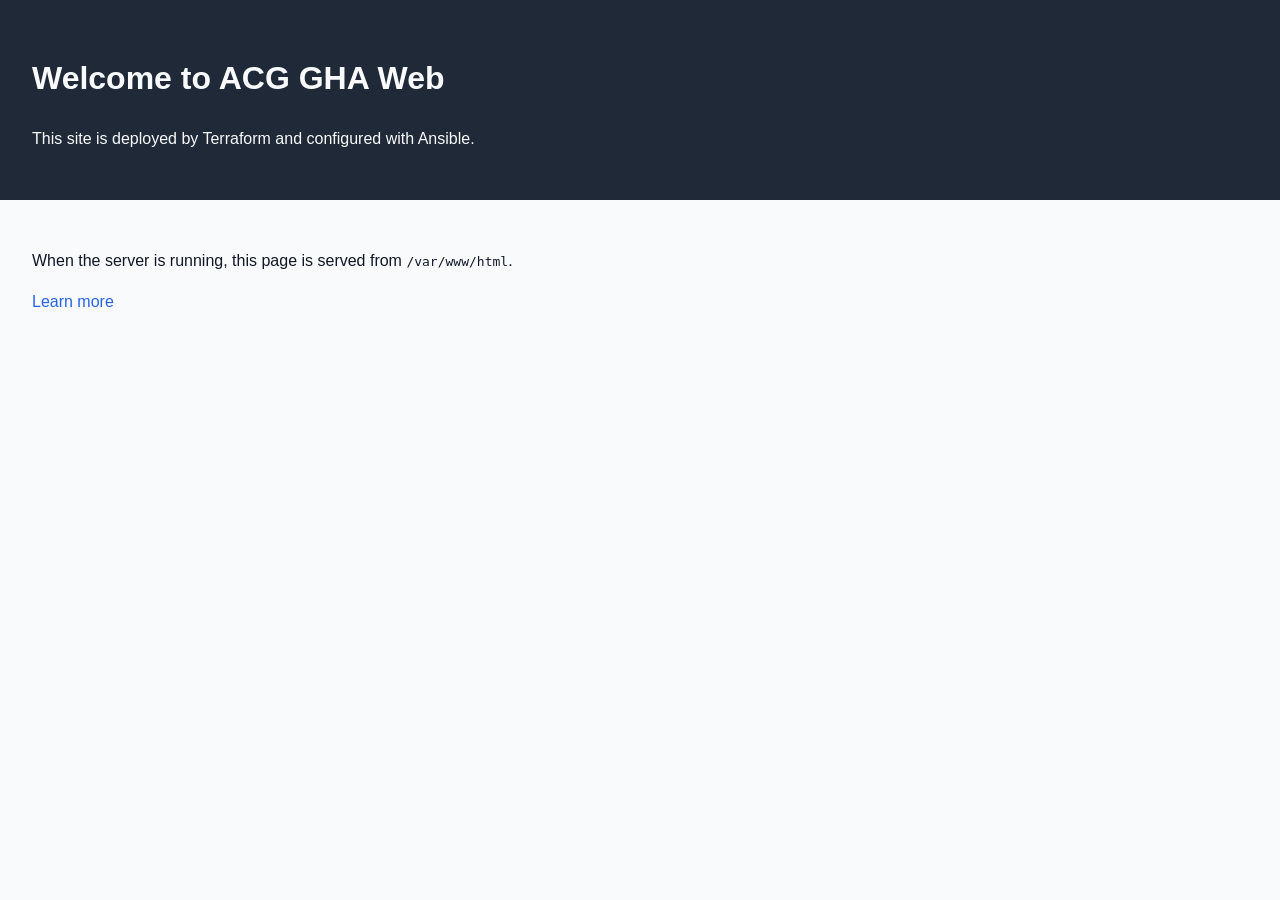
==== web/index.html @ fe7f5793 "Added ansible code to manage Nginx website" ====
<!DOCTYPE html>
<html lang="en">
<head>
  <meta charset="UTF-8" />
  <meta name="viewport" content="width=device-width, initial-scale=1.0" />
  <title>ACG GHA Web</title>
  <link rel="stylesheet" href="style.css" />
</head>
<body>
  <header>
    <h1>Welcome to ACG GHA Web</h1>
    <p>This site is deployed by Terraform and configured with Ansible.</p>
  </header>
  <main>
    <p>When the server is running, this page is served from <code>/var/www/html</code>.</p>
    <p><a href="about.html">Learn more</a></p>
  </main>
</body>
</html>
---- web/style.css ----
body {
  font-family: Arial, sans-serif;
  line-height: 1.6;
  margin: 0;
  padding: 0;
  background: #f9fafb;
  color: #111827;
}

header {
  background: #1f2937;
  color: #f9fafb;
  padding: 2rem;
}

main {
  padding: 2rem;
}

a {
  color: #2563eb;
  text-decoration: none;
}

a:hover {
  text-decoration: underline;
}
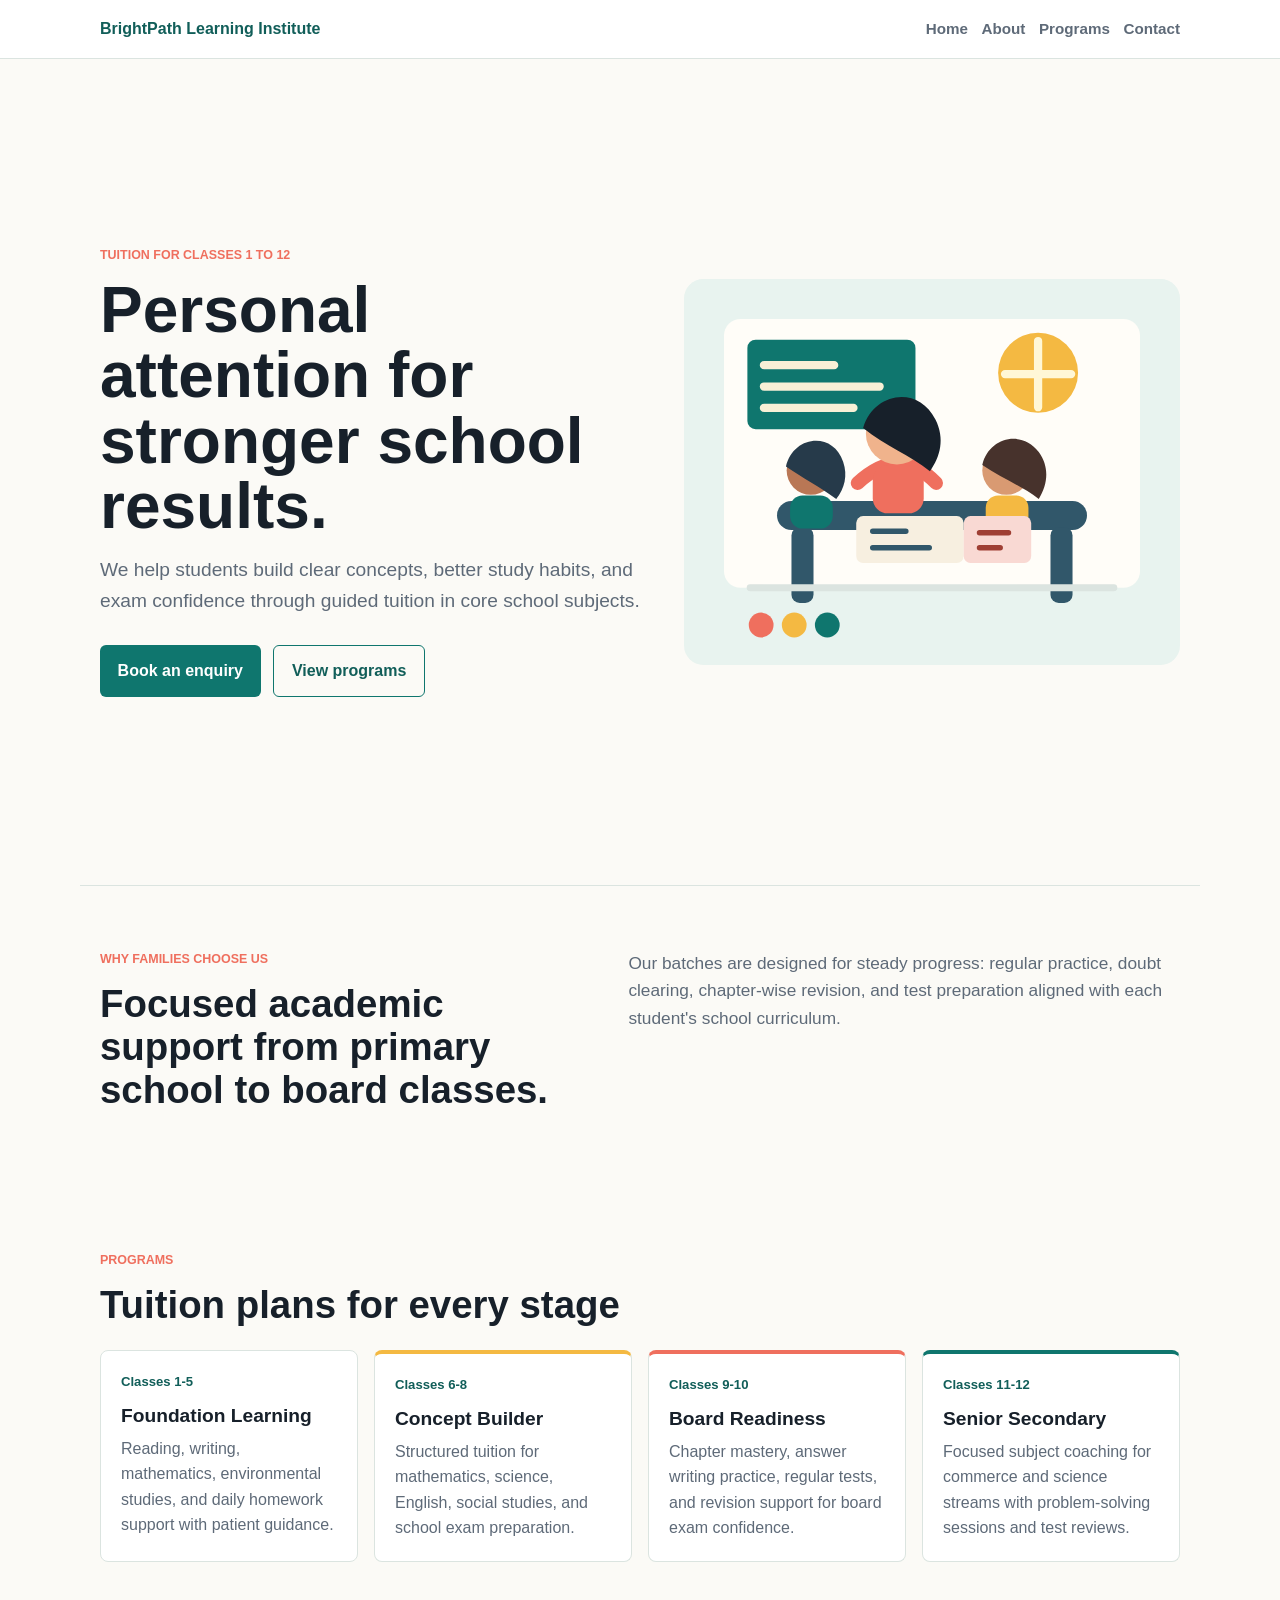
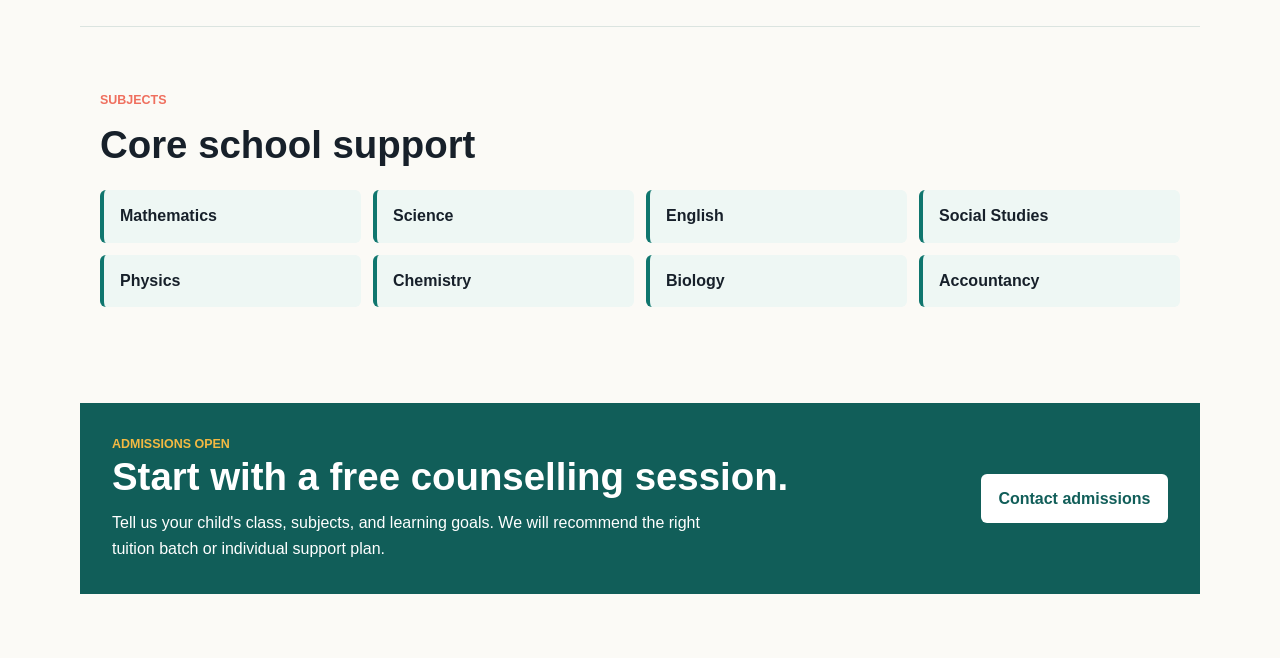
==== commit 555e54fa: "Updated WebPages" ====
--- a/web/index.html
+++ b/web/index.html
@@ -3,17 +3,98 @@
 <head>
   <meta charset="UTF-8" />
   <meta name="viewport" content="width=device-width, initial-scale=1.0" />
-  <title>ACG GHA Web</title>
+  <title>BrightPath Learning Institute</title>
   <link rel="stylesheet" href="style.css" />
 </head>
 <body>
-  <header>
-    <h1>Welcome to ACG GHA Web</h1>
-    <p>This site is deployed by Terraform and configured with Ansible.</p>
+  <header class="site-header">
+    <nav class="nav-wrap" aria-label="Primary navigation">
+      <a class="brand" href="index.html">BrightPath Learning Institute</a>
+      <div class="nav-links">
+        <a href="index.html">Home</a>
+        <a href="about.html">About</a>
+        <a href="#programs">Programs</a>
+        <a href="#contact">Contact</a>
+      </div>
+    </nav>
   </header>
+
   <main>
-    <p>When the server is running, this page is served from <code>/var/www/html</code>.</p>
-    <p><a href="about.html">Learn more</a></p>
+    <section class="hero">
+      <div class="hero-copy">
+        <p class="eyebrow">Tuition for Classes 1 to 12</p>
+        <h1>Personal attention for stronger school results.</h1>
+        <p class="lead">We help students build clear concepts, better study habits, and exam confidence through guided tuition in core school subjects.</p>
+        <div class="hero-actions">
+          <a class="button primary" href="#contact">Book an enquiry</a>
+          <a class="button secondary" href="#programs">View programs</a>
+        </div>
+      </div>
+      <img class="hero-image" src="assets/students-study.svg" alt="Students studying with a teacher in a classroom" />
+    </section>
+
+    <section class="section intro">
+      <div>
+        <p class="eyebrow">Why families choose us</p>
+        <h2>Focused academic support from primary school to board classes.</h2>
+      </div>
+      <p>Our batches are designed for steady progress: regular practice, doubt clearing, chapter-wise revision, and test preparation aligned with each student's school curriculum.</p>
+    </section>
+
+    <section class="section" id="programs">
+      <div class="section-heading">
+        <p class="eyebrow">Programs</p>
+        <h2>Tuition plans for every stage</h2>
+      </div>
+      <div class="program-grid">
+        <article class="program-card">
+          <span class="program-level">Classes 1-5</span>
+          <h3>Foundation Learning</h3>
+          <p>Reading, writing, mathematics, environmental studies, and daily homework support with patient guidance.</p>
+        </article>
+        <article class="program-card">
+          <span class="program-level">Classes 6-8</span>
+          <h3>Concept Builder</h3>
+          <p>Structured tuition for mathematics, science, English, social studies, and school exam preparation.</p>
+        </article>
+        <article class="program-card">
+          <span class="program-level">Classes 9-10</span>
+          <h3>Board Readiness</h3>
+          <p>Chapter mastery, answer writing practice, regular tests, and revision support for board exam confidence.</p>
+        </article>
+        <article class="program-card">
+          <span class="program-level">Classes 11-12</span>
+          <h3>Senior Secondary</h3>
+          <p>Focused subject coaching for commerce and science streams with problem-solving sessions and test reviews.</p>
+        </article>
+      </div>
+    </section>
+
+    <section class="section subjects">
+      <div class="section-heading">
+        <p class="eyebrow">Subjects</p>
+        <h2>Core school support</h2>
+      </div>
+      <ul class="subject-list">
+        <li>Mathematics</li>
+        <li>Science</li>
+        <li>English</li>
+        <li>Social Studies</li>
+        <li>Physics</li>
+        <li>Chemistry</li>
+        <li>Biology</li>
+        <li>Accountancy</li>
+      </ul>
+    </section>
+
+    <section class="contact-band" id="contact">
+      <div>
+        <p class="eyebrow">Admissions open</p>
+        <h2>Start with a free counselling session.</h2>
+        <p>Tell us your child's class, subjects, and learning goals. We will recommend the right tuition batch or individual support plan.</p>
+      </div>
+      <a class="button light" href="mailto:admissions@brightpath.example">Contact admissions</a>
+    </section>
   </main>
 </body>
 </html>
--- a/web/style.css
+++ b/web/style.css
@@ -1,27 +1,349 @@
+:root {
+  --ink: #17202a;
+  --muted: #5e6a78;
+  --paper: #fbfaf6;
+  --surface: #ffffff;
+  --teal: #0f766e;
+  --teal-dark: #115e59;
+  --coral: #ef6f5e;
+  --gold: #f4b942;
+  --line: #dbe4e0;
+}
+
+* {
+  box-sizing: border-box;
+}
+
 body {
-  font-family: Arial, sans-serif;
+  margin: 0;
+  background: var(--paper);
+  color: var(--ink);
+  font-family: Arial, Helvetica, sans-serif;
   line-height: 1.6;
+}
+
+a {
+  color: inherit;
+  text-decoration: none;
+}
+
+.site-header {
+  background: var(--surface);
+  border-bottom: 1px solid var(--line);
+  position: sticky;
+  top: 0;
+  z-index: 10;
+}
+
+.nav-wrap {
+  align-items: center;
+  display: flex;
+  gap: 1rem;
+  justify-content: space-between;
+  margin: 0 auto;
+  max-width: 1120px;
+  padding: 1rem 1.25rem;
+}
+
+.brand {
+  color: var(--teal-dark);
+  font-size: 1rem;
+  font-weight: 800;
+}
+
+.nav-links {
+  display: flex;
+  flex-wrap: wrap;
+  gap: 0.85rem;
+  justify-content: flex-end;
+}
+
+.nav-links a {
+  color: var(--muted);
+  font-size: 0.95rem;
+  font-weight: 700;
+}
+
+.nav-links a:hover {
+  color: var(--teal-dark);
+}
+
+.hero {
+  align-items: center;
+  display: grid;
+  gap: 2rem;
+  grid-template-columns: minmax(0, 1fr) minmax(280px, 0.9fr);
+  margin: 0 auto;
+  max-width: 1120px;
+  min-height: calc(100vh - 74px);
+  padding: 3rem 1.25rem;
+}
+
+.hero-copy {
+  max-width: 620px;
+}
+
+.eyebrow {
+  color: var(--coral);
+  font-size: 0.78rem;
+  font-weight: 800;
+  letter-spacing: 0;
+  margin: 0 0 0.75rem;
+  text-transform: uppercase;
+}
+
+h1,
+h2,
+h3,
+p {
+  margin-top: 0;
+}
+
+h1 {
+  font-size: clamp(2.4rem, 5vw, 4.8rem);
+  line-height: 1.02;
+  margin-bottom: 1rem;
+}
+
+h2 {
+  font-size: clamp(1.8rem, 3vw, 2.8rem);
+  line-height: 1.12;
+  margin-bottom: 0.75rem;
+}
+
+h3 {
+  font-size: 1.2rem;
+  line-height: 1.25;
+  margin-bottom: 0.5rem;
+}
+
+.lead {
+  color: var(--muted);
+  font-size: 1.2rem;
+  max-width: 56ch;
+}
+
+.hero-actions {
+  display: flex;
+  flex-wrap: wrap;
+  gap: 0.8rem;
+  margin-top: 1.8rem;
+}
+
+.button {
+  align-items: center;
+  border-radius: 6px;
+  display: inline-flex;
+  font-weight: 800;
+  justify-content: center;
+  min-height: 46px;
+  padding: 0.75rem 1.1rem;
+}
+
+.button.primary {
+  background: var(--teal);
+  color: #ffffff;
+}
+
+.button.secondary {
+  border: 1px solid var(--teal);
+  color: var(--teal-dark);
+}
+
+.button.light {
+  background: #ffffff;
+  color: var(--teal-dark);
+}
+
+.hero-image {
+  display: block;
+  height: auto;
+  max-width: 100%;
+}
+
+.section {
+  margin: 0 auto;
+  max-width: 1120px;
+  padding: 4rem 1.25rem;
+}
+
+.intro,
+.split {
+  align-items: start;
+  border-top: 1px solid var(--line);
+  display: grid;
+  gap: 2rem;
+  grid-template-columns: minmax(0, 0.9fr) minmax(0, 1fr);
+}
+
+.intro > p,
+.text-stack p {
+  color: var(--muted);
+  font-size: 1.08rem;
+}
+
+.section-heading {
+  margin-bottom: 1.5rem;
+  max-width: 720px;
+}
+
+.program-grid,
+.feature-grid {
+  display: grid;
+  gap: 1rem;
+  grid-template-columns: repeat(4, minmax(0, 1fr));
+}
+
+.feature-grid {
+  grid-template-columns: repeat(3, minmax(0, 1fr));
+}
+
+.program-card,
+.feature-card {
+  background: var(--surface);
+  border: 1px solid var(--line);
+  border-radius: 8px;
+  min-height: 210px;
+  padding: 1.25rem;
+}
+
+.program-card:nth-child(2) {
+  border-top: 4px solid var(--gold);
+}
+
+.program-card:nth-child(3) {
+  border-top: 4px solid var(--coral);
+}
+
+.program-card:nth-child(4) {
+  border-top: 4px solid var(--teal);
+}
+
+.program-level {
+  color: var(--teal-dark);
+  display: block;
+  font-size: 0.82rem;
+  font-weight: 800;
+  margin-bottom: 0.75rem;
+}
+
+.program-card p,
+.feature-card p {
+  color: var(--muted);
+  margin-bottom: 0;
+}
+
+.subjects {
+  border-top: 1px solid var(--line);
+}
+
+.subject-list {
+  display: grid;
+  gap: 0.75rem;
+  grid-template-columns: repeat(4, minmax(0, 1fr));
+  list-style: none;
   margin: 0;
   padding: 0;
-  background: #f9fafb;
-  color: #111827;
-}
-
-header {
-  background: #1f2937;
-  color: #f9fafb;
+}
+
+.subject-list li {
+  background: #eef7f4;
+  border-left: 4px solid var(--teal);
+  border-radius: 6px;
+  font-weight: 800;
+  padding: 0.85rem 1rem;
+}
+
+.contact-band {
+  align-items: center;
+  background: var(--teal-dark);
+  color: #ffffff;
+  display: flex;
+  gap: 2rem;
+  justify-content: space-between;
+  margin: 2rem auto 4rem;
+  max-width: 1120px;
   padding: 2rem;
 }
 
-main {
-  padding: 2rem;
-}
-
-a {
-  color: #2563eb;
-  text-decoration: none;
-}
-
-a:hover {
-  text-decoration: underline;
-}
+.contact-band.compact {
+  margin-top: 0;
+}
+
+.contact-band .eyebrow {
+  color: var(--gold);
+}
+
+.contact-band p {
+  margin-bottom: 0;
+  max-width: 70ch;
+}
+
+.page-hero {
+  margin: 0 auto;
+  max-width: 1120px;
+  padding: 5rem 1.25rem 3rem;
+}
+
+.page-hero h1 {
+  max-width: 880px;
+}
+
+.text-stack {
+  max-width: 680px;
+}
+
+@media (max-width: 900px) {
+  .hero,
+  .intro,
+  .split {
+    grid-template-columns: 1fr;
+  }
+
+  .hero {
+    min-height: auto;
+  }
+
+  .hero-image {
+    max-width: 520px;
+    width: 100%;
+  }
+
+  .program-grid,
+  .feature-grid,
+  .subject-list {
+    grid-template-columns: repeat(2, minmax(0, 1fr));
+  }
+}
+
+@media (max-width: 620px) {
+  .nav-wrap {
+    align-items: flex-start;
+    flex-direction: column;
+  }
+
+  .nav-links {
+    justify-content: flex-start;
+  }
+
+  .hero,
+  .section,
+  .page-hero {
+    padding-left: 1rem;
+    padding-right: 1rem;
+  }
+
+  .program-grid,
+  .feature-grid,
+  .subject-list {
+    grid-template-columns: 1fr;
+  }
+
+  .contact-band {
+    align-items: flex-start;
+    flex-direction: column;
+    margin-left: 1rem;
+    margin-right: 1rem;
+    padding: 1.5rem;
+  }
+}
